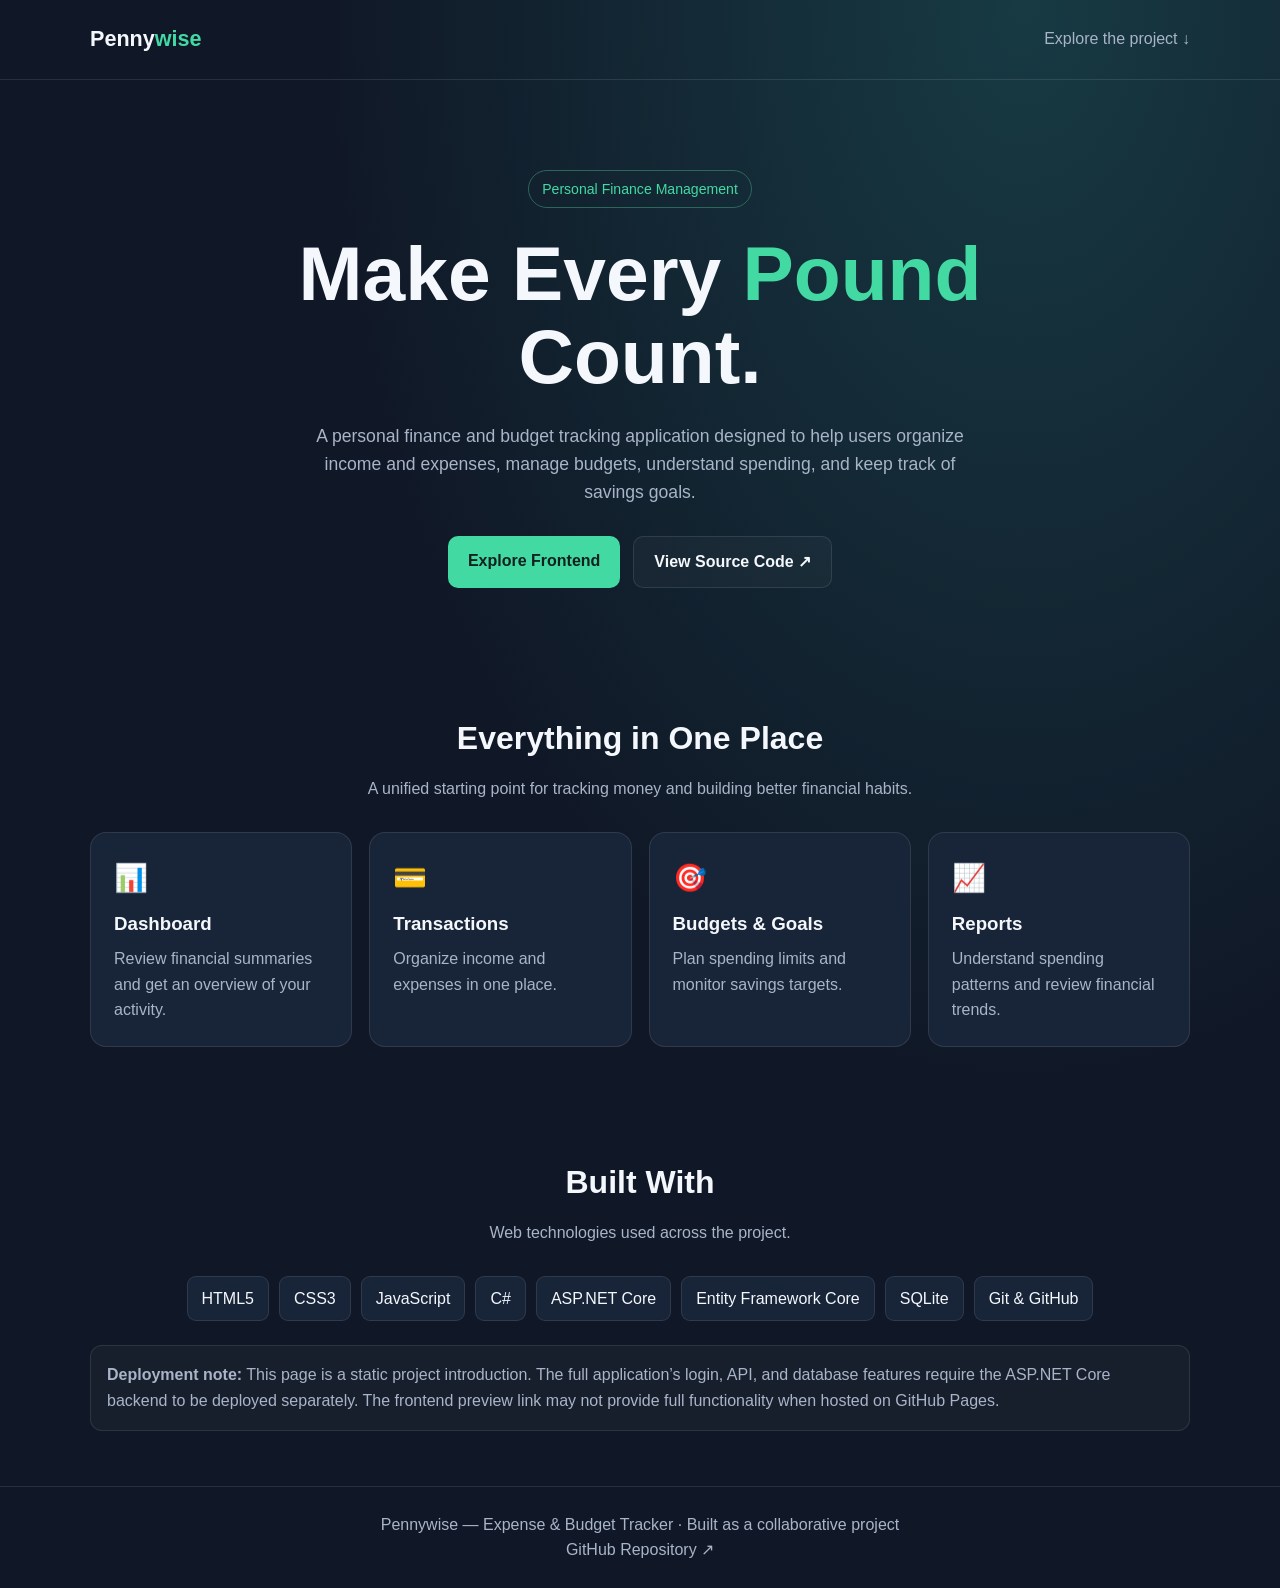
==== index.html @ 28827883 "Add Pennywise project landing page" ====
﻿<!DOCTYPE html>
<html lang="en">
<head>
  <meta charset="UTF-8">
  <meta name="viewport" content="width=device-width, initial-scale=1.0">
  <meta name="theme-color" content="#101827">
  <meta name="description" content="Pennywise is a personal finance and budget tracking web application.">
  <title>Pennywise | Expense & Budget Tracker</title>
  <style>
    :root {
      color-scheme: dark;
      --bg: #101827;
      --panel: #182438;
      --text: #f4f7fb;
      --muted: #a8b4c7;
      --green: #43d9a3;
      --border: rgba(255,255,255,.1);
    }
    * { box-sizing: border-box; }
    html { scroll-behavior: smooth; }
    body {
      margin: 0;
      font-family: Inter, "Segoe UI", Arial, sans-serif;
      background: radial-gradient(ellipse at 80% 0%, #173a43 0, var(--bg) 48%);
      color: var(--text);
      line-height: 1.6;
    }
    a { color: inherit; text-decoration: none; }
    .container { width: min(1100px, 90%); margin: auto; }
    header {
      padding: 22px 0;
      border-bottom: 1px solid var(--border);
    }
    nav { display: flex; justify-content: space-between; align-items: center; gap: 18px; }
    .brand { font-size: 1.35rem; font-weight: 800; }
    .brand span { color: var(--green); }
    .nav-link { color: var(--muted); }
    .hero { padding: 90px 0 70px; text-align: center; }
    .eyebrow {
      display: inline-block; padding: 7px 13px; border: 1px solid #2d665b;
      border-radius: 30px; color: var(--green); font-size: .88rem;
    }
    h1 { font-size: clamp(2.5rem, 7vw, 4.8rem); line-height: 1.08; margin: 24px 0; }
    h1 span { color: var(--green); }
    .hero p { color: var(--muted); max-width: 680px; margin: 0 auto 30px; font-size: 1.1rem; }
    .actions { display: flex; justify-content: center; gap: 13px; flex-wrap: wrap; }
    .btn { display: inline-block; padding: 12px 20px; border-radius: 10px; font-weight: 700; }
    .primary { background: var(--green); color: #10221f; }
    .secondary { border: 1px solid var(--border); background: #ffffff08; }
    section { padding: 55px 0; }
    .section-title { text-align: center; font-size: 2rem; margin: 0 0 12px; }
    .section-desc { text-align: center; color: var(--muted); margin: 0 auto 30px; max-width: 650px; }
    .grid { display: grid; grid-template-columns: repeat(auto-fit, minmax(220px, 1fr)); gap: 17px; }
    .card { background: var(--panel); padding: 23px; border: 1px solid var(--border); border-radius: 16px; }
    .card .icon { font-size: 1.7rem; }
    .card h3 { margin: 10px 0 7px; }
    .card p { margin: 0; color: var(--muted); }
    .stack { display: flex; flex-wrap: wrap; justify-content: center; gap: 10px; }
    .tag { border: 1px solid var(--border); background: var(--panel); padding: 9px 14px; border-radius: 9px; }
    .notice { color: var(--muted); background: #ffffff08; border: 1px solid var(--border); border-radius: 12px; padding: 16px; margin-top: 24px; }
    footer { border-top: 1px solid var(--border); padding: 25px 0; color: var(--muted); text-align: center; }
    @media (max-width: 600px) {
      .hero { padding: 65px 0 45px; }
      nav { align-items: flex-start; }
      .nav-link { font-size: .9rem; }
    }
  </style>
</head>
<body>
  <header>
    <nav class="container">
      <a class="brand" href="#home">Penny<span>wise</span></a>
      <a class="nav-link" href="#features">Explore the project ↓</a>
    </nav>
  </header>

  <main>
    <section class="hero container" id="home">
      <span class="eyebrow">Personal Finance Management</span>
      <h1>Make Every <span>Pound</span><br>Count.</h1>
      <p>
        A personal finance and budget tracking application designed to help
        users organize income and expenses, manage budgets, understand spending,
        and keep track of savings goals.
      </p>
      <div class="actions">
        <a class="btn primary" href="Frontend/landing.html">Explore Frontend</a>
        <a class="btn secondary" href="https://github.com/GhofranMohamed2006/Expense-and-Budget-Tracker">View Source Code ↗</a>
      </div>
    </section>

    <section class="container" id="features">
      <h2 class="section-title">Everything in One Place</h2>
      <p class="section-desc">A unified starting point for tracking money and building better financial habits.</p>
      <div class="grid">
        <article class="card">
          <div class="icon">📊</div>
          <h3>Dashboard</h3>
          <p>Review financial summaries and get an overview of your activity.</p>
        </article>
        <article class="card">
          <div class="icon">💳</div>
          <h3>Transactions</h3>
          <p>Organize income and expenses in one place.</p>
        </article>
        <article class="card">
          <div class="icon">🎯</div>
          <h3>Budgets & Goals</h3>
          <p>Plan spending limits and monitor savings targets.</p>
        </article>
        <article class="card">
          <div class="icon">📈</div>
          <h3>Reports</h3>
          <p>Understand spending patterns and review financial trends.</p>
        </article>
      </div>
    </section>

    <section class="container">
      <h2 class="section-title">Built With</h2>
      <p class="section-desc">Web technologies used across the project.</p>
      <div class="stack">
        <span class="tag">HTML5</span>
        <span class="tag">CSS3</span>
        <span class="tag">JavaScript</span>
        <span class="tag">C#</span>
        <span class="tag">ASP.NET Core</span>
        <span class="tag">Entity Framework Core</span>
        <span class="tag">SQLite</span>
        <span class="tag">Git & GitHub</span>
      </div>
      <div class="notice">
        <strong>Deployment note:</strong> This page is a static project introduction.
        The full application’s login, API, and database features require the ASP.NET
        Core backend to be deployed separately. The frontend preview link may not
        provide full functionality when hosted on GitHub Pages.
      </div>
    </section>
  </main>

  <footer>
    <div class="container">
      Pennywise — Expense & Budget Tracker · Built as a collaborative project
      <br>
      <a href="https://github.com/GhofranMohamed2006/Expense-and-Budget-Tracker">GitHub Repository ↗</a>
    </div>
  </footer>
</body>
</html>
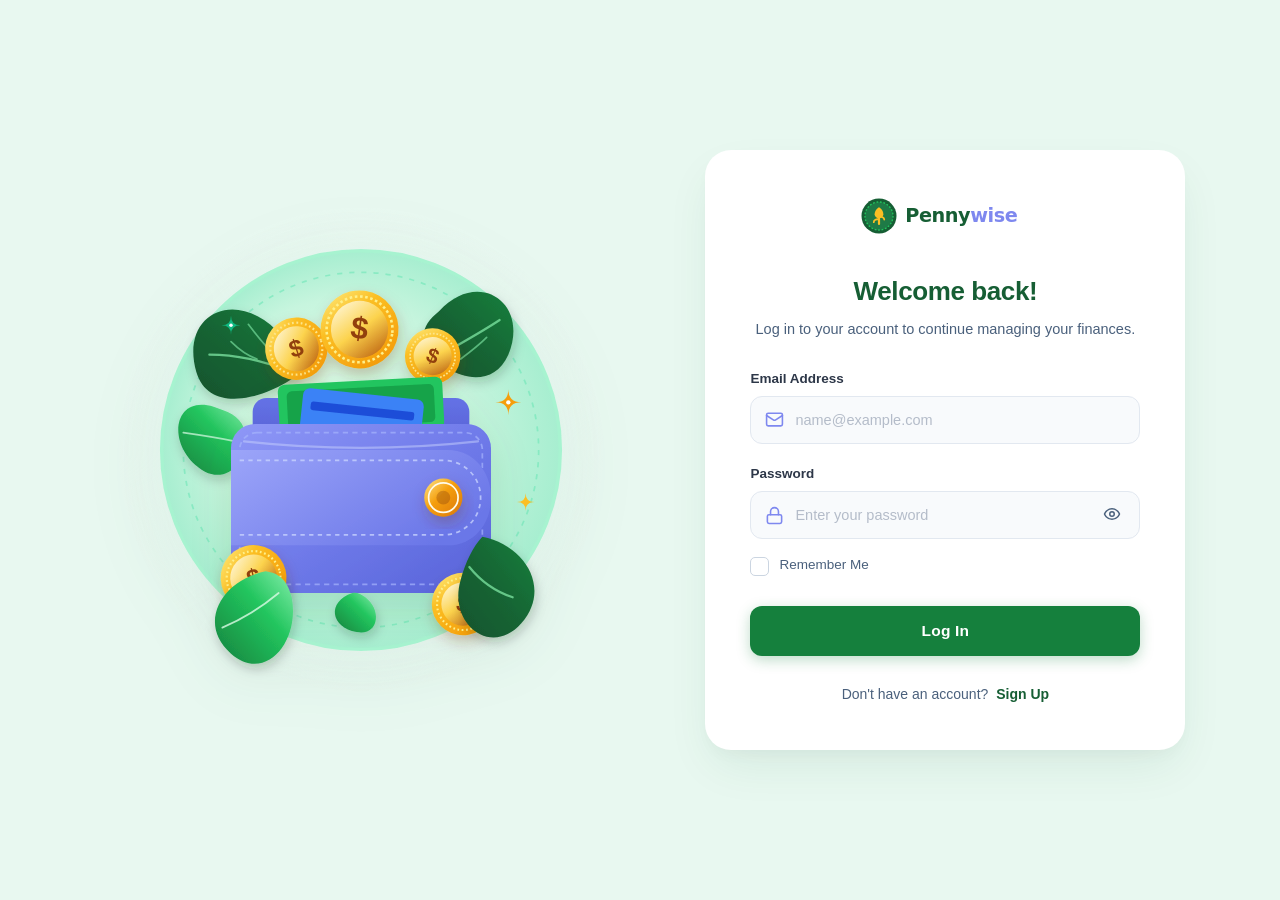
==== commit c541c835: "Fix homepage redirect to login" ====
--- a/index.html
+++ b/index.html
@@ -1,149 +1,23 @@
-﻿<!DOCTYPE html>
+﻿<!doctype html>
 <html lang="en">
 <head>
-  <meta charset="UTF-8">
-  <meta name="viewport" content="width=device-width, initial-scale=1.0">
-  <meta name="theme-color" content="#101827">
-  <meta name="description" content="Pennywise is a personal finance and budget tracking web application.">
-  <title>Pennywise | Expense & Budget Tracker</title>
-  <style>
-    :root {
-      color-scheme: dark;
-      --bg: #101827;
-      --panel: #182438;
-      --text: #f4f7fb;
-      --muted: #a8b4c7;
-      --green: #43d9a3;
-      --border: rgba(255,255,255,.1);
-    }
-    * { box-sizing: border-box; }
-    html { scroll-behavior: smooth; }
-    body {
-      margin: 0;
-      font-family: Inter, "Segoe UI", Arial, sans-serif;
-      background: radial-gradient(ellipse at 80% 0%, #173a43 0, var(--bg) 48%);
-      color: var(--text);
-      line-height: 1.6;
-    }
-    a { color: inherit; text-decoration: none; }
-    .container { width: min(1100px, 90%); margin: auto; }
-    header {
-      padding: 22px 0;
-      border-bottom: 1px solid var(--border);
-    }
-    nav { display: flex; justify-content: space-between; align-items: center; gap: 18px; }
-    .brand { font-size: 1.35rem; font-weight: 800; }
-    .brand span { color: var(--green); }
-    .nav-link { color: var(--muted); }
-    .hero { padding: 90px 0 70px; text-align: center; }
-    .eyebrow {
-      display: inline-block; padding: 7px 13px; border: 1px solid #2d665b;
-      border-radius: 30px; color: var(--green); font-size: .88rem;
-    }
-    h1 { font-size: clamp(2.5rem, 7vw, 4.8rem); line-height: 1.08; margin: 24px 0; }
-    h1 span { color: var(--green); }
-    .hero p { color: var(--muted); max-width: 680px; margin: 0 auto 30px; font-size: 1.1rem; }
-    .actions { display: flex; justify-content: center; gap: 13px; flex-wrap: wrap; }
-    .btn { display: inline-block; padding: 12px 20px; border-radius: 10px; font-weight: 700; }
-    .primary { background: var(--green); color: #10221f; }
-    .secondary { border: 1px solid var(--border); background: #ffffff08; }
-    section { padding: 55px 0; }
-    .section-title { text-align: center; font-size: 2rem; margin: 0 0 12px; }
-    .section-desc { text-align: center; color: var(--muted); margin: 0 auto 30px; max-width: 650px; }
-    .grid { display: grid; grid-template-columns: repeat(auto-fit, minmax(220px, 1fr)); gap: 17px; }
-    .card { background: var(--panel); padding: 23px; border: 1px solid var(--border); border-radius: 16px; }
-    .card .icon { font-size: 1.7rem; }
-    .card h3 { margin: 10px 0 7px; }
-    .card p { margin: 0; color: var(--muted); }
-    .stack { display: flex; flex-wrap: wrap; justify-content: center; gap: 10px; }
-    .tag { border: 1px solid var(--border); background: var(--panel); padding: 9px 14px; border-radius: 9px; }
-    .notice { color: var(--muted); background: #ffffff08; border: 1px solid var(--border); border-radius: 12px; padding: 16px; margin-top: 24px; }
-    footer { border-top: 1px solid var(--border); padding: 25px 0; color: var(--muted); text-align: center; }
-    @media (max-width: 600px) {
-      .hero { padding: 65px 0 45px; }
-      nav { align-items: flex-start; }
-      .nav-link { font-size: .9rem; }
-    }
-  </style>
+    <meta charset="utf-8">
+    <meta name="viewport" content="width=device-width, initial-scale=1">
+    <meta http-equiv="refresh" content="0;url=./Login%20%26%20Register/Frontend/login.html">
+    <title>Pennywise | Login</title>
 </head>
 <body>
-  <header>
-    <nav class="container">
-      <a class="brand" href="#home">Penny<span>wise</span></a>
-      <a class="nav-link" href="#features">Explore the project ↓</a>
-    </nav>
-  </header>
-
-  <main>
-    <section class="hero container" id="home">
-      <span class="eyebrow">Personal Finance Management</span>
-      <h1>Make Every <span>Pound</span><br>Count.</h1>
-      <p>
-        A personal finance and budget tracking application designed to help
-        users organize income and expenses, manage budgets, understand spending,
-        and keep track of savings goals.
-      </p>
-      <div class="actions">
-        <a class="btn primary" href="Frontend/landing.html">Explore Frontend</a>
-        <a class="btn secondary" href="https://github.com/GhofranMohamed2006/Expense-and-Budget-Tracker">View Source Code ↗</a>
-      </div>
-    </section>
-
-    <section class="container" id="features">
-      <h2 class="section-title">Everything in One Place</h2>
-      <p class="section-desc">A unified starting point for tracking money and building better financial habits.</p>
-      <div class="grid">
-        <article class="card">
-          <div class="icon">📊</div>
-          <h3>Dashboard</h3>
-          <p>Review financial summaries and get an overview of your activity.</p>
-        </article>
-        <article class="card">
-          <div class="icon">💳</div>
-          <h3>Transactions</h3>
-          <p>Organize income and expenses in one place.</p>
-        </article>
-        <article class="card">
-          <div class="icon">🎯</div>
-          <h3>Budgets & Goals</h3>
-          <p>Plan spending limits and monitor savings targets.</p>
-        </article>
-        <article class="card">
-          <div class="icon">📈</div>
-          <h3>Reports</h3>
-          <p>Understand spending patterns and review financial trends.</p>
-        </article>
-      </div>
-    </section>
-
-    <section class="container">
-      <h2 class="section-title">Built With</h2>
-      <p class="section-desc">Web technologies used across the project.</p>
-      <div class="stack">
-        <span class="tag">HTML5</span>
-        <span class="tag">CSS3</span>
-        <span class="tag">JavaScript</span>
-        <span class="tag">C#</span>
-        <span class="tag">ASP.NET Core</span>
-        <span class="tag">Entity Framework Core</span>
-        <span class="tag">SQLite</span>
-        <span class="tag">Git & GitHub</span>
-      </div>
-      <div class="notice">
-        <strong>Deployment note:</strong> This page is a static project introduction.
-        The full application’s login, API, and database features require the ASP.NET
-        Core backend to be deployed separately. The frontend preview link may not
-        provide full functionality when hosted on GitHub Pages.
-      </div>
-    </section>
-  </main>
-
-  <footer>
-    <div class="container">
-      Pennywise — Expense & Budget Tracker · Built as a collaborative project
-      <br>
-      <a href="https://github.com/GhofranMohamed2006/Expense-and-Budget-Tracker">GitHub Repository ↗</a>
-    </div>
-  </footer>
+    <p>Opening Pennywise Login...</p>
+    <p>
+        If you are not redirected,
+        <a href="./Login%20%26%20Register/Frontend/login.html">Login</a>
+        or
+        <a href="./Login%20%26%20Register/Frontend/register.html">Create an account</a>.
+    </p>
+    <script>
+        window.location.replace(
+            "./Login%20%26%20Register/Frontend/login.html"
+        );
+    </script>
 </body>
 </html>
